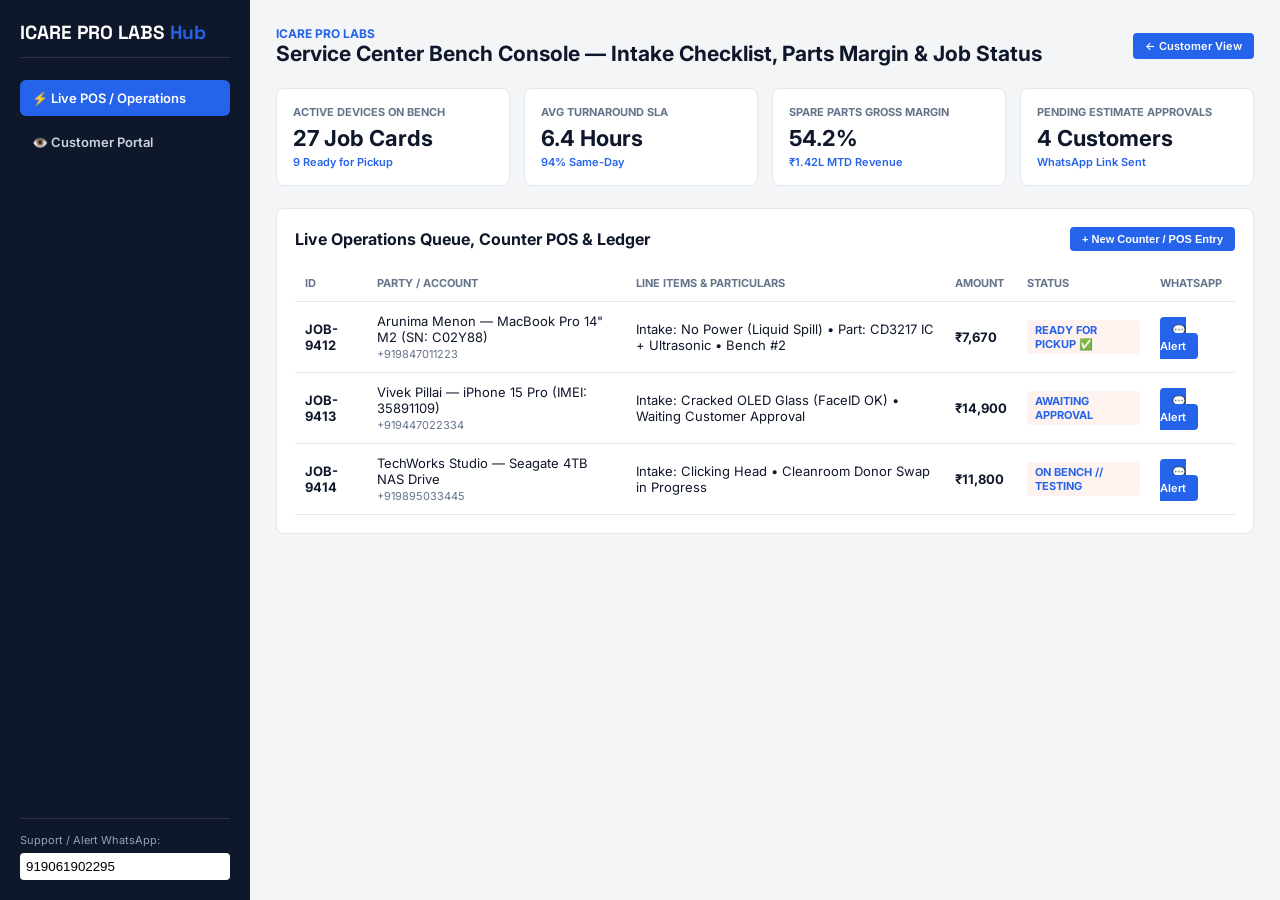
==== public/admin.html @ a804245d "feat(tpl-serp-repair-tracker): multi-track Cloudflare Edge + Docker + POS/Admin Hub + whitelabel" ====
<!DOCTYPE html>
<html lang="en">
<head>
  <meta charset="UTF-8">
  <meta name="viewport" content="width=device-width, initial-scale=1.0">
  <title>ICARE PRO LABS — Admin & POS Command Center</title>
  <link rel="preconnect" href="https://fonts.googleapis.com">
  <link rel="preconnect" href="https://fonts.gstatic.com" crossorigin>
  <link href="https://fonts.googleapis.com/css2?family=Inter:wght@400;500;600;700&family=Space+Grotesk:wght@600;700&display=swap" rel="stylesheet">
  <link rel="stylesheet" href="theme-tokens.css">
  <script src="whitelabel.js"></script>
  <style>
    * { box-sizing: border-box; margin: 0; padding: 0; }
    body { font-family: var(--font-primary); background: #F4F5F7; color: #0F172A; display: flex; min-height: 100vh; }
    aside.admin-sidebar {
      width: 250px;
      background: var(--brand-dark);
      color: #FFF;
      padding: 20px;
      display: flex;
      flex-direction: column;
      gap: 8px;
      flex-shrink: 0;
    }
    .sidebar-brand-title { font-family: var(--font-accent); font-size: 19px; font-weight: 700; margin-bottom: 14px; padding-bottom: 12px; border-bottom: 1px solid rgba(255,255,255,0.12); }
    .sidebar-brand-title span { color: var(--brand-primary); }
    .nav-item { padding: 10px 12px; border-radius: 6px; cursor: pointer; font-size: 13px; font-weight: 600; color: #CBD5E1; }
    .nav-item.active, .nav-item:hover { background: var(--brand-primary); color: #FFF; }
    main { flex: 1; padding: 26px; overflow-y: auto; }
    .top-bar { display: flex; justify-content: space-between; align-items: center; margin-bottom: 22px; flex-wrap: wrap; gap: 12px; }
    .kpi-grid { display: grid; grid-template-columns: repeat(4, 1fr); gap: 14px; margin-bottom: 22px; }
    .kpi-card { background: #FFF; border: 1px solid #E2E8F0; border-radius: 8px; padding: 16px; }
    .kpi-label { font-size: 11px; font-weight: 700; text-transform: uppercase; color: #64748B; }
    .kpi-val { font-size: 22px; font-weight: 700; margin: 6px 0 4px; }
    .kpi-delta { font-size: 11px; font-weight: 600; color: var(--brand-primary); }
    .card-box { background: #FFF; border: 1px solid #E2E8F0; border-radius: 8px; padding: 18px; }
    table { width: 100%; border-collapse: collapse; font-size: 13px; }
    th, td { text-align: left; padding: 11px 10px; border-bottom: 1px solid #E2E8F0; }
    th { font-size: 11px; text-transform: uppercase; color: #64748B; }
    .status-pill { display: inline-block; padding: 3px 8px; border-radius: 4px; font-size: 11px; font-weight: 700; background: #FEF3EE; color: var(--brand-primary); }
    .btn-sm { background: var(--brand-primary); color: #FFF; border: none; padding: 6px 12px; border-radius: 4px; font-size: 11px; font-weight: 600; cursor: pointer; text-decoration: none; }
    @media (max-width: 860px) { body { flex-direction: column; } aside.admin-sidebar { width: 100%; } .kpi-grid { grid-template-columns: 1fr 1fr; } }
  </style>
</head>
<body>
  <aside class="admin-sidebar">
    <div class="sidebar-brand-title">ICARE PRO LABS <span>Hub</span></div>
    <div class="nav-item active">⚡ Live POS / Operations</div>
    <div class="nav-item" onclick="window.location.href='index.html'">👁️ Customer Portal</div>
    <div style="margin-top:auto;padding-top:14px;border-top:1px solid rgba(255,255,255,0.12);font-size:11px;color:#94A3B8;">
      Support / Alert WhatsApp:
      <input type="text" id="adminWaInput" data-wl-wa value="919061902295" style="width:100%;margin-top:6px;padding:6px;border-radius:4px;border:none;">
    </div>
  </aside>
  <main>
    <div class="top-bar">
      <div>
        <div class="mobile-brand" style="font-size:12px;font-weight:700;color:var(--brand-primary);text-transform:uppercase;">ICARE PRO LABS</div>
        <h1 style="font-size:21px;">Service Center Bench Console — Intake Checklist, Parts Margin & Job Status</h1>
      </div>
      <a href="index.html" class="btn-sm">← Customer View</a>
    </div>
    <div class="kpi-grid">
      <div class="kpi-card"><div class="kpi-label">Active Devices on Bench</div><div class="kpi-val">27 Job Cards</div><div class="kpi-delta">9 Ready for Pickup</div></div><div class="kpi-card"><div class="kpi-label">Avg Turnaround SLA</div><div class="kpi-val">6.4 Hours</div><div class="kpi-delta">94% Same-Day</div></div><div class="kpi-card"><div class="kpi-label">Spare Parts Gross Margin</div><div class="kpi-val">54.2%</div><div class="kpi-delta">₹1.42L MTD Revenue</div></div><div class="kpi-card"><div class="kpi-label">Pending Estimate Approvals</div><div class="kpi-val">4 Customers</div><div class="kpi-delta">WhatsApp Link Sent</div></div>
    </div>
    <div class="card-box">
      <div style="display:flex;justify-content:space-between;align-items:center;margin-bottom:14px;">
        <h2 style="font-size:16px;">Live Operations Queue, Counter POS & Ledger</h2>
        <button class="btn-sm" onclick="newPosEntry()">+ New Counter / POS Entry</button>
      </div>
      <div style="overflow-x:auto;">
        <table>
          <thead><tr><th>ID</th><th>Party / Account</th><th>Line Items & Particulars</th><th>Amount</th><th>Status</th><th>WhatsApp</th></tr></thead>
          <tbody id="leadsTableBody"></tbody>
        </table>
      </div>
    </div>
  </main>
  <script>
    const SEED = [
  {
    "id": "JOB-9412",
    "name": "Arunima Menon — MacBook Pro 14\" M2 (SN: C02Y88)",
    "phone": "919847011223",
    "detail": "Intake: No Power (Liquid Spill) • Part: CD3217 IC + Ultrasonic • Bench #2",
    "status": "READY FOR PICKUP ✅",
    "amount": "₹7,670"
  },
  {
    "id": "JOB-9413",
    "name": "Vivek Pillai — iPhone 15 Pro (IMEI: 35891109)",
    "phone": "919447022334",
    "detail": "Intake: Cracked OLED Glass (FaceID OK) • Waiting Customer Approval",
    "status": "AWAITING APPROVAL",
    "amount": "₹14,900"
  },
  {
    "id": "JOB-9414",
    "name": "TechWorks Studio — Seagate 4TB NAS Drive",
    "phone": "919895033445",
    "detail": "Intake: Clicking Head • Cleanroom Donor Swap in Progress",
    "status": "ON BENCH // TESTING",
    "amount": "₹11,800"
  }
];
    function render() {
      let local = [];
      try { local = JSON.parse(localStorage.getItem('bmad_leads_tpl-serp-repair-tracker') || '[]'); } catch (e) {}
      const rows = [...local, ...SEED];
      document.getElementById('leadsTableBody').innerHTML = rows.map(row => `
        <tr>
          <td><strong>${row.id}</strong></td>
          <td>${row.name}<br><span style="font-size:11px;color:#64748B;">+${row.phone}</span></td>
          <td>${row.detail}</td>
          <td><strong>${row.amount}</strong></td>
          <td><span class="status-pill">${row.status}</span></td>
          <td><a class="btn-sm" target="_blank" href="https://wa.me/${String(row.phone).replace(/[^0-9]/g,'')}?text=${encodeURIComponent('Update from ' + document.title + ': ' + row.id + ' — ' + row.detail)}">💬 Alert</a></td>
        </tr>
      `).join('');
    }
    function newPosEntry() {
      const name = prompt('Customer / Vendor / Employee Name:');
      if (!name) return;
      const detail = prompt('Items / Notes:', 'MacBook Pro M1/M2/M3 Logic Board Chip-Level Repair');
      const amount = prompt('Amount (₹):', '₹1,450');
      const local = JSON.parse(localStorage.getItem('bmad_leads_tpl-serp-repair-tracker') || '[]');
      local.unshift({ id: 'POS-' + Math.floor(1000 + Math.random()*9000), name, phone: document.getElementById('adminWaInput').value || '919061902295', detail, amount, status: 'CONFIRMED' });
      localStorage.setItem('bmad_leads_tpl-serp-repair-tracker', JSON.stringify(local));
      render();
    }
    render();
  </script>
</body>
</html>
---- public/theme-tokens.css ----
/* Extracted via tpl-tools-design-extractor for tpl-serp-repair-tracker */
:root {
  --font-primary: 'Inter', sans-serif;
  --font-accent: 'Space Grotesk', sans-serif;
  --color-primary: #2563EB;
  --brand-primary: var(--color-primary);
  --color-dark: #0F172A;
  --brand-dark: var(--color-dark);
  --bg-main: #F8FAFC;
  --bg-canvas: #EFF6FF;
  --bg-sand: var(--bg-canvas);
  --border-color: #CBD5E1;
  --grid-gap-desktop: 28px 22px;
  --grid-gap-mobile: 16px 14px;
  --radius: 6px;
  --ease-out-expo: cubic-bezier(0.16, 1, 0.3, 1);
}
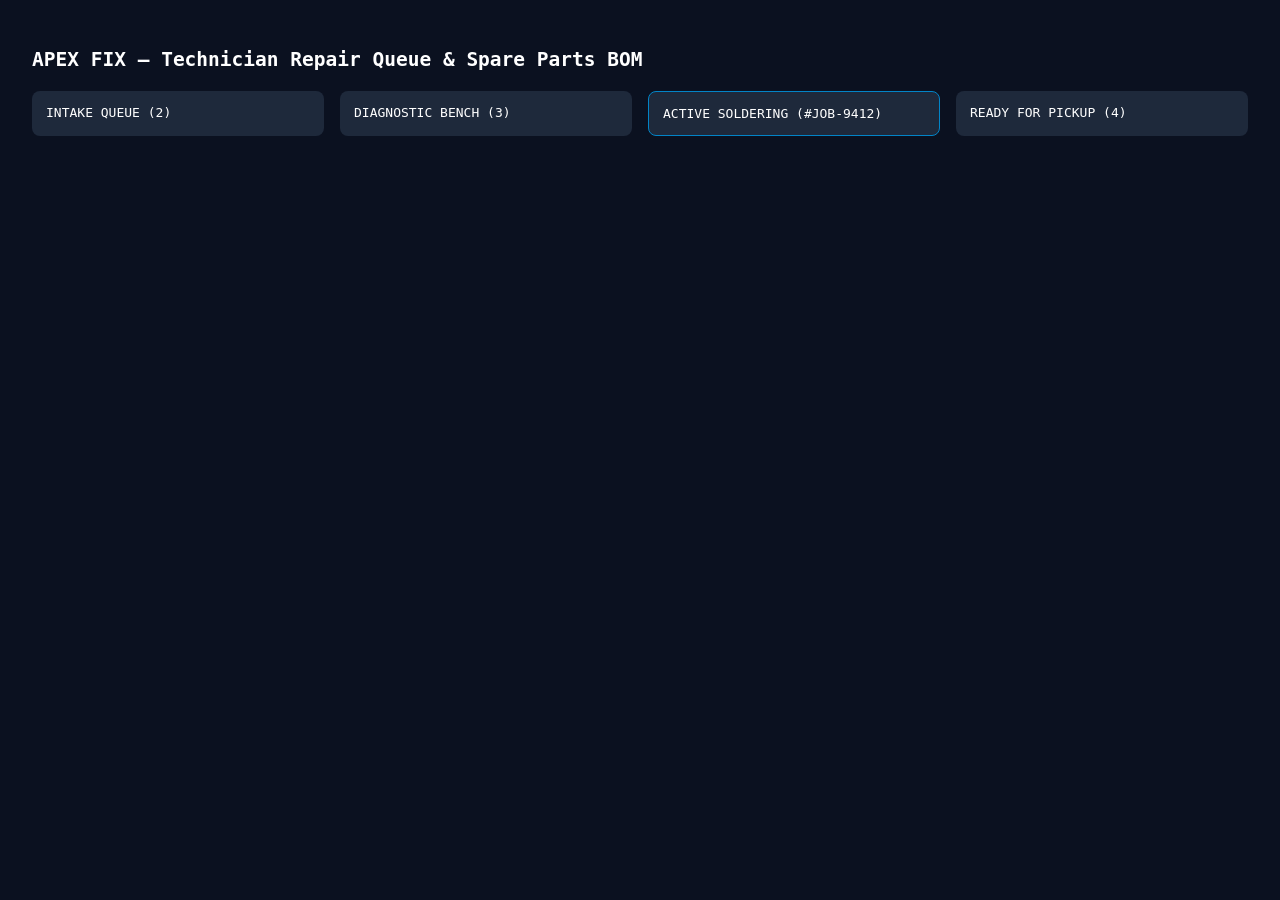
==== commit cc3d71b8: "feat(design): implement genuine distinct Awwwards movement blueprint (C5/R8)" ====
--- a/public/admin.html
+++ b/public/admin.html
@@ -2,133 +2,22 @@
 <html lang="en">
 <head>
   <meta charset="UTF-8">
-  <meta name="viewport" content="width=device-width, initial-scale=1.0">
-  <title>ICARE PRO LABS — Admin & POS Command Center</title>
-  <link rel="preconnect" href="https://fonts.googleapis.com">
-  <link rel="preconnect" href="https://fonts.gstatic.com" crossorigin>
-  <link href="https://fonts.googleapis.com/css2?family=Inter:wght@400;500;600;700&family=Space+Grotesk:wght@600;700&display=swap" rel="stylesheet">
+  <title data-wl-brand>APEX FIX // Technician Bench Kanban</title>
   <link rel="stylesheet" href="theme-tokens.css">
   <script src="whitelabel.js"></script>
   <style>
-    * { box-sizing: border-box; margin: 0; padding: 0; }
-    body { font-family: var(--font-primary); background: #F4F5F7; color: #0F172A; display: flex; min-height: 100vh; }
-    aside.admin-sidebar {
-      width: 250px;
-      background: var(--brand-dark);
-      color: #FFF;
-      padding: 20px;
-      display: flex;
-      flex-direction: column;
-      gap: 8px;
-      flex-shrink: 0;
-    }
-    .sidebar-brand-title { font-family: var(--font-accent); font-size: 19px; font-weight: 700; margin-bottom: 14px; padding-bottom: 12px; border-bottom: 1px solid rgba(255,255,255,0.12); }
-    .sidebar-brand-title span { color: var(--brand-primary); }
-    .nav-item { padding: 10px 12px; border-radius: 6px; cursor: pointer; font-size: 13px; font-weight: 600; color: #CBD5E1; }
-    .nav-item.active, .nav-item:hover { background: var(--brand-primary); color: #FFF; }
-    main { flex: 1; padding: 26px; overflow-y: auto; }
-    .top-bar { display: flex; justify-content: space-between; align-items: center; margin-bottom: 22px; flex-wrap: wrap; gap: 12px; }
-    .kpi-grid { display: grid; grid-template-columns: repeat(4, 1fr); gap: 14px; margin-bottom: 22px; }
-    .kpi-card { background: #FFF; border: 1px solid #E2E8F0; border-radius: 8px; padding: 16px; }
-    .kpi-label { font-size: 11px; font-weight: 700; text-transform: uppercase; color: #64748B; }
-    .kpi-val { font-size: 22px; font-weight: 700; margin: 6px 0 4px; }
-    .kpi-delta { font-size: 11px; font-weight: 600; color: var(--brand-primary); }
-    .card-box { background: #FFF; border: 1px solid #E2E8F0; border-radius: 8px; padding: 18px; }
-    table { width: 100%; border-collapse: collapse; font-size: 13px; }
-    th, td { text-align: left; padding: 11px 10px; border-bottom: 1px solid #E2E8F0; }
-    th { font-size: 11px; text-transform: uppercase; color: #64748B; }
-    .status-pill { display: inline-block; padding: 3px 8px; border-radius: 4px; font-size: 11px; font-weight: 700; background: #FEF3EE; color: var(--brand-primary); }
-    .btn-sm { background: var(--brand-primary); color: #FFF; border: none; padding: 6px 12px; border-radius: 4px; font-size: 11px; font-weight: 600; cursor: pointer; text-decoration: none; }
-    @media (max-width: 860px) { body { flex-direction: column; } aside.admin-sidebar { width: 100%; } .kpi-grid { grid-template-columns: 1fr 1fr; } }
+    body { background: #0B1120; color: #FFF; font-family: monospace; padding: 24px; }
+    .grid { display: grid; grid-template-columns: repeat(4, 1fr); gap: 16px; margin-top: 20px; }
+    .col { background: #1E293B; padding: 14px; border-radius: 8px; }
   </style>
 </head>
-<body>
-  <aside class="admin-sidebar">
-    <div class="sidebar-brand-title">ICARE PRO LABS <span>Hub</span></div>
-    <div class="nav-item active">⚡ Live POS / Operations</div>
-    <div class="nav-item" onclick="window.location.href='index.html'">👁️ Customer Portal</div>
-    <div style="margin-top:auto;padding-top:14px;border-top:1px solid rgba(255,255,255,0.12);font-size:11px;color:#94A3B8;">
-      Support / Alert WhatsApp:
-      <input type="text" id="adminWaInput" data-wl-wa value="919061902295" style="width:100%;margin-top:6px;padding:6px;border-radius:4px;border:none;">
-    </div>
-  </aside>
-  <main>
-    <div class="top-bar">
-      <div>
-        <div class="mobile-brand" style="font-size:12px;font-weight:700;color:var(--brand-primary);text-transform:uppercase;">ICARE PRO LABS</div>
-        <h1 style="font-size:21px;">Service Center Bench Console — Intake Checklist, Parts Margin & Job Status</h1>
-      </div>
-      <a href="index.html" class="btn-sm">← Customer View</a>
-    </div>
-    <div class="kpi-grid">
-      <div class="kpi-card"><div class="kpi-label">Active Devices on Bench</div><div class="kpi-val">27 Job Cards</div><div class="kpi-delta">9 Ready for Pickup</div></div><div class="kpi-card"><div class="kpi-label">Avg Turnaround SLA</div><div class="kpi-val">6.4 Hours</div><div class="kpi-delta">94% Same-Day</div></div><div class="kpi-card"><div class="kpi-label">Spare Parts Gross Margin</div><div class="kpi-val">54.2%</div><div class="kpi-delta">₹1.42L MTD Revenue</div></div><div class="kpi-card"><div class="kpi-label">Pending Estimate Approvals</div><div class="kpi-val">4 Customers</div><div class="kpi-delta">WhatsApp Link Sent</div></div>
-    </div>
-    <div class="card-box">
-      <div style="display:flex;justify-content:space-between;align-items:center;margin-bottom:14px;">
-        <h2 style="font-size:16px;">Live Operations Queue, Counter POS & Ledger</h2>
-        <button class="btn-sm" onclick="newPosEntry()">+ New Counter / POS Entry</button>
-      </div>
-      <div style="overflow-x:auto;">
-        <table>
-          <thead><tr><th>ID</th><th>Party / Account</th><th>Line Items & Particulars</th><th>Amount</th><th>Status</th><th>WhatsApp</th></tr></thead>
-          <tbody id="leadsTableBody"></tbody>
-        </table>
-      </div>
-    </div>
-  </main>
-  <script>
-    const SEED = [
-  {
-    "id": "JOB-9412",
-    "name": "Arunima Menon — MacBook Pro 14\" M2 (SN: C02Y88)",
-    "phone": "919847011223",
-    "detail": "Intake: No Power (Liquid Spill) • Part: CD3217 IC + Ultrasonic • Bench #2",
-    "status": "READY FOR PICKUP ✅",
-    "amount": "₹7,670"
-  },
-  {
-    "id": "JOB-9413",
-    "name": "Vivek Pillai — iPhone 15 Pro (IMEI: 35891109)",
-    "phone": "919447022334",
-    "detail": "Intake: Cracked OLED Glass (FaceID OK) • Waiting Customer Approval",
-    "status": "AWAITING APPROVAL",
-    "amount": "₹14,900"
-  },
-  {
-    "id": "JOB-9414",
-    "name": "TechWorks Studio — Seagate 4TB NAS Drive",
-    "phone": "919895033445",
-    "detail": "Intake: Clicking Head • Cleanroom Donor Swap in Progress",
-    "status": "ON BENCH // TESTING",
-    "amount": "₹11,800"
-  }
-];
-    function render() {
-      let local = [];
-      try { local = JSON.parse(localStorage.getItem('bmad_leads_tpl-serp-repair-tracker') || '[]'); } catch (e) {}
-      const rows = [...local, ...SEED];
-      document.getElementById('leadsTableBody').innerHTML = rows.map(row => `
-        <tr>
-          <td><strong>${row.id}</strong></td>
-          <td>${row.name}<br><span style="font-size:11px;color:#64748B;">+${row.phone}</span></td>
-          <td>${row.detail}</td>
-          <td><strong>${row.amount}</strong></td>
-          <td><span class="status-pill">${row.status}</span></td>
-          <td><a class="btn-sm" target="_blank" href="https://wa.me/${String(row.phone).replace(/[^0-9]/g,'')}?text=${encodeURIComponent('Update from ' + document.title + ': ' + row.id + ' — ' + row.detail)}">💬 Alert</a></td>
-        </tr>
-      `).join('');
-    }
-    function newPosEntry() {
-      const name = prompt('Customer / Vendor / Employee Name:');
-      if (!name) return;
-      const detail = prompt('Items / Notes:', 'MacBook Pro M1/M2/M3 Logic Board Chip-Level Repair');
-      const amount = prompt('Amount (₹):', '₹1,450');
-      const local = JSON.parse(localStorage.getItem('bmad_leads_tpl-serp-repair-tracker') || '[]');
-      local.unshift({ id: 'POS-' + Math.floor(1000 + Math.random()*9000), name, phone: document.getElementById('adminWaInput').value || '919061902295', detail, amount, status: 'CONFIRMED' });
-      localStorage.setItem('bmad_leads_tpl-serp-repair-tracker', JSON.stringify(local));
-      render();
-    }
-    render();
-  </script>
+<body data-layout-archetype="esd-workbench-admin">
+  <h2><span data-wl-brand>APEX FIX</span> — Technician Repair Queue & Spare Parts BOM</h2>
+  <div class="grid">
+    <div class="col"><div>INTAKE QUEUE (2)</div></div>
+    <div class="col"><div>DIAGNOSTIC BENCH (3)</div></div>
+    <div class="col" style="border:1px solid #0284C7;"><div>ACTIVE SOLDERING (#JOB-9412)</div></div>
+    <div class="col"><div>READY FOR PICKUP (4)</div></div>
+  </div>
 </body>
 </html>
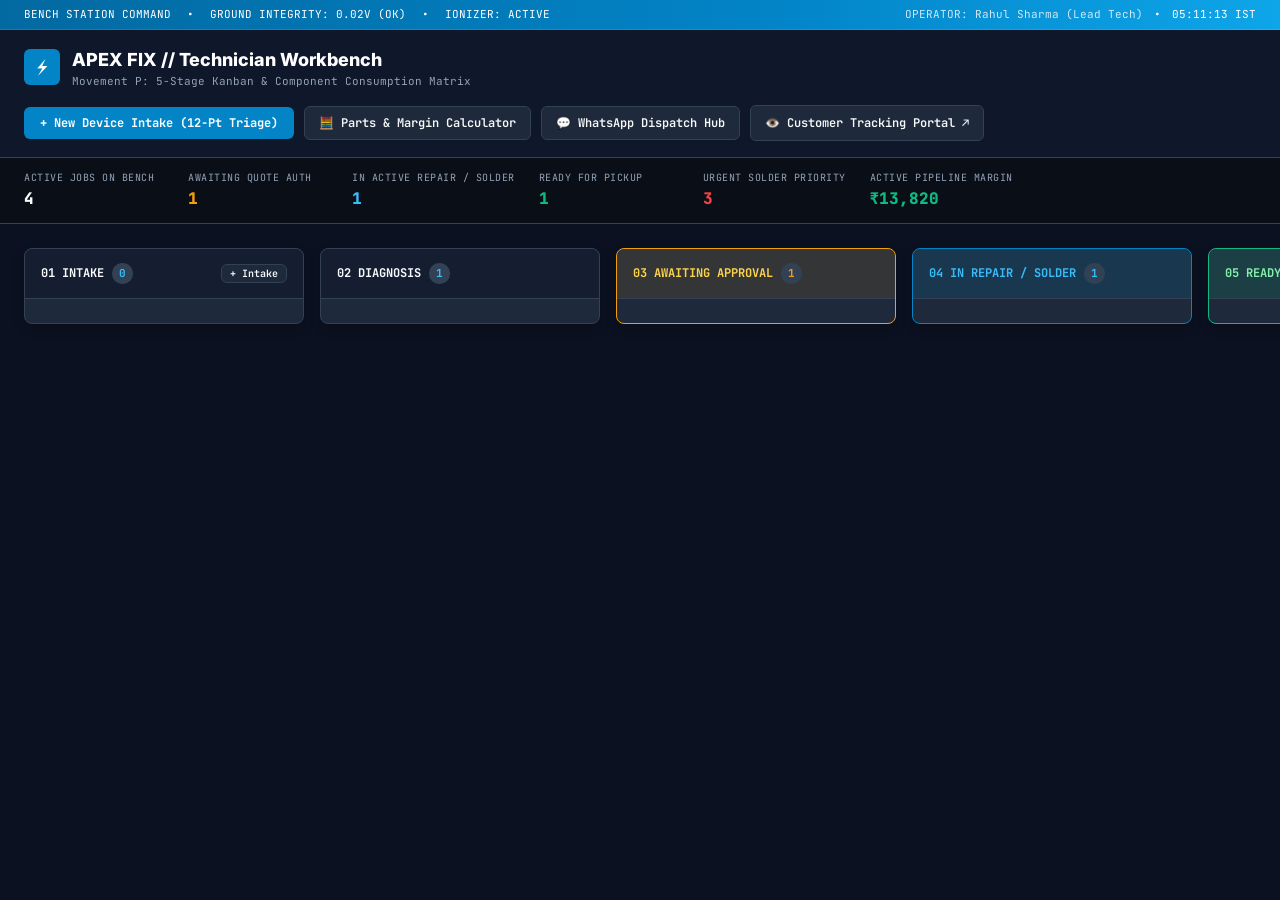
==== commit cd011fc5: "feat(repair-tracker): implement Movement P diagnostic stepper, 5-stage kanban bench, 12-pt triage & " ====
--- a/public/admin.html
+++ b/public/admin.html
@@ -2,22 +2,1352 @@
 <html lang="en">
 <head>
   <meta charset="UTF-8">
-  <title data-wl-brand>APEX FIX // Technician Bench Kanban</title>
+  <meta name="viewport" content="width=device-width, initial-scale=1.0">
+  <title data-wl-brand>APEX FIX // Technician Workbench & Kanban</title>
+  <link rel="preconnect" href="https://fonts.googleapis.com">
+  <link rel="preconnect" href="https://fonts.gstatic.com" crossorigin>
+  <link href="https://fonts.googleapis.com/css2?family=Inter:wght@400;500;600;700;800&family=JetBrains+Mono:wght@400;500;600;700&display=swap" rel="stylesheet">
   <link rel="stylesheet" href="theme-tokens.css">
   <script src="whitelabel.js"></script>
   <style>
-    body { background: #0B1120; color: #FFF; font-family: monospace; padding: 24px; }
-    .grid { display: grid; grid-template-columns: repeat(4, 1fr); gap: 16px; margin-top: 20px; }
-    .col { background: #1E293B; padding: 14px; border-radius: 8px; }
+    :root {
+      --bg-dark: #0B1120;
+      --bg-card: #1E293B;
+      --bg-hover: #334155;
+      --border-dark: #334155;
+      --border-highlight: #0284C7;
+      --text-main: #F8FAFC;
+      --text-muted: #94A3B8;
+      --color-primary: #0284C7;
+      --brand-primary: var(--color-primary);
+      --color-success: #10B981;
+      --color-warning: #F59E0B;
+      --color-danger: #EF4444;
+      --font-primary: 'Inter', -apple-system, sans-serif;
+      --font-mono: 'JetBrains Mono', monospace;
+    }
+
+    * { box-sizing: border-box; margin: 0; padding: 0; }
+
+    body {
+      background: var(--bg-dark);
+      color: var(--text-main);
+      font-family: var(--font-primary);
+      line-height: 1.5;
+      -webkit-font-smoothing: antialiased;
+      min-height: 100vh;
+      display: flex;
+      flex-direction: column;
+    }
+
+    /* Top Command Bar */
+    .admin-top-bar {
+      background: #0284C7;
+      background: linear-gradient(90deg, #0369A1 0%, #0284C7 60%, #0EA5E9 100%);
+      color: #FFF;
+      padding: 6px 24px;
+      font-family: var(--font-mono);
+      font-size: 11px;
+      display: flex;
+      justify-content: space-between;
+      align-items: center;
+      border-bottom: 1px solid rgba(255,255,255,0.1);
+    }
+
+    .header-main {
+      background: #0F172A;
+      border-bottom: 1px solid var(--border-dark);
+      padding: 16px 24px;
+      display: flex;
+      justify-content: space-between;
+      align-items: center;
+      flex-wrap: wrap;
+      gap: 16px;
+    }
+
+    .brand-title {
+      display: flex;
+      align-items: center;
+      gap: 12px;
+    }
+
+    .logo-badge {
+      width: 36px;
+      height: 36px;
+      background: #0284C7;
+      border-radius: 6px;
+      display: flex;
+      align-items: center;
+      justify-content: center;
+      color: #FFF;
+      font-family: var(--font-mono);
+      font-weight: 800;
+      font-size: 18px;
+    }
+
+    .header-tools {
+      display: flex;
+      align-items: center;
+      gap: 10px;
+      flex-wrap: wrap;
+    }
+
+    .btn-tool {
+      background: var(--bg-card);
+      color: var(--text-main);
+      border: 1px solid var(--border-dark);
+      font-family: var(--font-mono);
+      font-size: 12px;
+      font-weight: 600;
+      padding: 8px 14px;
+      border-radius: 6px;
+      cursor: pointer;
+      display: inline-flex;
+      align-items: center;
+      gap: 6px;
+      transition: all 0.2s;
+      text-decoration: none;
+    }
+
+    .btn-tool:hover {
+      background: var(--bg-hover);
+      border-color: #0284C7;
+      color: #38BDF8;
+    }
+
+    .btn-primary-action {
+      background: #0284C7;
+      color: #FFF;
+      border: none;
+      font-family: var(--font-mono);
+      font-size: 12px;
+      font-weight: 700;
+      padding: 8px 16px;
+      border-radius: 6px;
+      cursor: pointer;
+      display: inline-flex;
+      align-items: center;
+      gap: 6px;
+      transition: background 0.2s;
+    }
+
+    .btn-primary-action:hover {
+      background: #0369A1;
+    }
+
+    /* Telemetry KPI Strip */
+    .kpi-strip {
+      background: #090E17;
+      border-bottom: 1px solid var(--border-dark);
+      padding: 12px 24px;
+      display: flex;
+      gap: 24px;
+      overflow-x: auto;
+    }
+
+    .kpi-item {
+      display: flex;
+      flex-direction: column;
+      font-family: var(--font-mono);
+      min-width: 140px;
+    }
+
+    .kpi-label {
+      font-size: 10px;
+      color: var(--text-muted);
+      text-transform: uppercase;
+      letter-spacing: 0.5px;
+    }
+
+    .kpi-val {
+      font-size: 16px;
+      font-weight: 800;
+      color: var(--text-main);
+      margin-top: 2px;
+    }
+
+    /* 5-Column Kanban Board */
+    .kanban-container {
+      flex: 1;
+      padding: 24px;
+      overflow-x: auto;
+      display: grid;
+      grid-template-columns: repeat(5, minmax(280px, 1fr));
+      gap: 16px;
+      align-items: start;
+    }
+
+    .kanban-col {
+      background: var(--bg-card);
+      border: 1px solid var(--border-dark);
+      border-radius: 8px;
+      display: flex;
+      flex-direction: column;
+      max-height: calc(100vh - 200px);
+      box-shadow: 0 4px 12px rgba(0,0,0,0.2);
+    }
+
+    .col-header {
+      padding: 14px 16px;
+      border-bottom: 1px solid var(--border-dark);
+      display: flex;
+      justify-content: space-between;
+      align-items: center;
+      background: rgba(15, 23, 42, 0.6);
+      border-radius: 8px 8px 0 0;
+    }
+
+    .col-title {
+      font-family: var(--font-mono);
+      font-size: 12px;
+      font-weight: 700;
+      color: var(--text-main);
+      display: flex;
+      align-items: center;
+      gap: 8px;
+    }
+
+    .col-count {
+      font-family: var(--font-mono);
+      font-size: 11px;
+      background: var(--bg-hover);
+      color: #38BDF8;
+      padding: 2px 7px;
+      border-radius: 10px;
+      font-weight: 700;
+    }
+
+    .col-cards-wrap {
+      padding: 12px;
+      overflow-y: auto;
+      display: flex;
+      flex-direction: column;
+      gap: 12px;
+      flex: 1;
+    }
+
+    /* Job Card on Kanban */
+    .job-card {
+      background: #0F172A;
+      border: 1px solid var(--border-dark);
+      border-radius: 6px;
+      padding: 14px;
+      transition: all 0.2s ease;
+      position: relative;
+    }
+
+    .job-card:hover {
+      border-color: #0284C7;
+      transform: translateY(-2px);
+      box-shadow: 0 6px 14px rgba(2, 132, 199, 0.15);
+    }
+
+    .card-top {
+      display: flex;
+      justify-content: space-between;
+      align-items: flex-start;
+      margin-bottom: 8px;
+    }
+
+    .job-id-tag {
+      font-family: var(--font-mono);
+      font-size: 12px;
+      font-weight: 800;
+      color: #38BDF8;
+      text-decoration: none;
+    }
+
+    .job-id-tag:hover {
+      text-decoration: underline;
+    }
+
+    .priority-badge {
+      font-family: var(--font-mono);
+      font-size: 9px;
+      font-weight: 800;
+      padding: 2px 6px;
+      border-radius: 3px;
+      text-transform: uppercase;
+      letter-spacing: 0.5px;
+    }
+
+    .priority-urgent {
+      background: #7F1D1D;
+      color: #FCA5A5;
+      border: 1px solid #B91C1C;
+    }
+
+    .priority-standard {
+      background: #1E293B;
+      color: #94A3B8;
+      border: 1px solid #334155;
+    }
+
+    .card-device-name {
+      font-size: 13px;
+      font-weight: 700;
+      color: var(--text-main);
+      margin-bottom: 4px;
+    }
+
+    .card-client-meta {
+      font-size: 11px;
+      color: var(--text-muted);
+      font-family: var(--font-mono);
+      margin-bottom: 8px;
+    }
+
+    .card-issue-preview {
+      font-size: 11px;
+      color: #CBD5E1;
+      background: #090E17;
+      padding: 6px 8px;
+      border-radius: 4px;
+      border: 1px solid #1E293B;
+      margin-bottom: 10px;
+      line-height: 1.4;
+    }
+
+    .card-footer {
+      display: flex;
+      justify-content: space-between;
+      align-items: center;
+      border-top: 1px dashed var(--border-dark);
+      padding-top: 8px;
+      font-family: var(--font-mono);
+      font-size: 11px;
+    }
+
+    .card-price {
+      font-weight: 700;
+      color: #10B981;
+    }
+
+    .btn-bump {
+      background: #0284C7;
+      color: #FFF;
+      border: none;
+      padding: 4px 10px;
+      border-radius: 4px;
+      font-family: var(--font-mono);
+      font-size: 11px;
+      font-weight: 700;
+      cursor: pointer;
+      display: inline-flex;
+      align-items: center;
+      gap: 4px;
+      transition: background 0.15s;
+    }
+
+    .btn-bump:hover {
+      background: #0369A1;
+    }
+
+    .card-action-bar {
+      display: flex;
+      gap: 6px;
+      margin-top: 8px;
+    }
+
+    .btn-card-icon {
+      background: #1E293B;
+      border: 1px solid var(--border-dark);
+      color: var(--text-muted);
+      padding: 4px 8px;
+      border-radius: 4px;
+      font-size: 10px;
+      font-family: var(--font-mono);
+      cursor: pointer;
+      text-decoration: none;
+      display: inline-flex;
+      align-items: center;
+      gap: 4px;
+    }
+
+    .btn-card-icon:hover {
+      background: #334155;
+      color: #FFF;
+    }
+
+    /* Modal / Drawer Overlays */
+    .modal-overlay {
+      display: none;
+      position: fixed;
+      top: 0; left: 0; right: 0; bottom: 0;
+      background: rgba(0, 0, 0, 0.75);
+      z-index: 200;
+      backdrop-filter: blur(4px);
+      align-items: center;
+      justify-content: center;
+      padding: 20px;
+    }
+
+    .modal-overlay.active {
+      display: flex;
+    }
+
+    .modal-sheet {
+      background: #0F172A;
+      border: 1px solid var(--border-dark);
+      border-radius: 8px;
+      width: 100%;
+      max-width: 820px;
+      max-height: 90vh;
+      overflow-y: auto;
+      padding: 24px;
+      box-shadow: 0 10px 30px rgba(0,0,0,0.5);
+    }
+
+    .modal-header {
+      display: flex;
+      justify-content: space-between;
+      align-items: center;
+      border-bottom: 1px solid var(--border-dark);
+      padding-bottom: 14px;
+      margin-bottom: 20px;
+    }
+
+    .modal-header h3 {
+      font-size: 16px;
+      font-family: var(--font-mono);
+      font-weight: 800;
+      color: #38BDF8;
+      display: flex;
+      align-items: center;
+      gap: 8px;
+    }
+
+    .btn-close-modal {
+      background: transparent;
+      border: none;
+      color: var(--text-muted);
+      font-size: 20px;
+      cursor: pointer;
+    }
+
+    .btn-close-modal:hover { color: #FFF; }
+
+    /* Form Fields */
+    .form-grid {
+      display: grid;
+      grid-template-columns: 1fr 1fr;
+      gap: 14px;
+      margin-bottom: 16px;
+    }
+
+    .form-group {
+      display: flex;
+      flex-direction: column;
+      gap: 6px;
+    }
+
+    .form-group.full { grid-column: span 2; }
+
+    .form-label {
+      font-family: var(--font-mono);
+      font-size: 11px;
+      font-weight: 600;
+      color: var(--text-muted);
+      text-transform: uppercase;
+    }
+
+    .form-input, .form-select, .form-textarea {
+      background: #1E293B;
+      border: 1px solid var(--border-dark);
+      color: var(--text-main);
+      padding: 10px 12px;
+      border-radius: 6px;
+      font-family: var(--font-mono);
+      font-size: 13px;
+    }
+
+    .form-input:focus, .form-select:focus, .form-textarea:focus {
+      outline: none;
+      border-color: #0284C7;
+      box-shadow: 0 0 0 2px rgba(2, 132, 199, 0.2);
+    }
+
+    /* 12-Point Checklist Toggles */
+    .checklist-form-box {
+      background: #131C2E;
+      border: 1px solid var(--border-dark);
+      border-radius: 6px;
+      padding: 16px;
+      margin-top: 14px;
+    }
+
+    .checklist-form-grid {
+      display: grid;
+      grid-template-columns: repeat(3, 1fr);
+      gap: 12px;
+      margin-top: 10px;
+    }
+
+    @media (max-width: 700px) {
+      .checklist-form-grid { grid-template-columns: 1fr 1fr; }
+      .form-grid { grid-template-columns: 1fr; }
+      .form-group.full { grid-column: span 1; }
+    }
+
+    /* Calculator Style */
+    .calc-matrix {
+      background: #131C2E;
+      border: 1px solid var(--border-dark);
+      border-radius: 6px;
+      padding: 16px;
+      margin: 16px 0;
+    }
+
+    .calc-row {
+      display: flex;
+      justify-content: space-between;
+      padding: 8px 0;
+      border-bottom: 1px dashed var(--border-dark);
+      font-family: var(--font-mono);
+      font-size: 13px;
+    }
+
+    .calc-row.total {
+      border-top: 1.5px solid #0284C7;
+      border-bottom: none;
+      font-weight: 800;
+      font-size: 15px;
+      color: #38BDF8;
+      padding-top: 12px;
+    }
+
+    /* WhatsApp Template Selector */
+    .wa-preview-box {
+      background: #075E54;
+      background: linear-gradient(180deg, #075E54 0%, #128C7E 100%);
+      color: #FFF;
+      padding: 16px;
+      border-radius: 6px;
+      font-family: var(--font-primary);
+      font-size: 13px;
+      margin: 14px 0;
+      white-space: pre-wrap;
+      line-height: 1.5;
+    }
   </style>
 </head>
-<body data-layout-archetype="esd-workbench-admin">
-  <h2><span data-wl-brand>APEX FIX</span> — Technician Repair Queue & Spare Parts BOM</h2>
-  <div class="grid">
-    <div class="col"><div>INTAKE QUEUE (2)</div></div>
-    <div class="col"><div>DIAGNOSTIC BENCH (3)</div></div>
-    <div class="col" style="border:1px solid #0284C7;"><div>ACTIVE SOLDERING (#JOB-9412)</div></div>
-    <div class="col"><div>READY FOR PICKUP (4)</div></div>
+<body data-layout-archetype="repair-bench-kanban">
+
+  <!-- Movement P: ESD Telemetry Top Bar -->
+  <div class="admin-top-bar">
+    <div style="display:flex; gap:16px;">
+      <span>BENCH STATION COMMAND</span>
+      <span>•</span>
+      <span>GROUND INTEGRITY: 0.02V (OK)</span>
+      <span>•</span>
+      <span>IONIZER: ACTIVE</span>
+    </div>
+    <div>
+      <span style="opacity:0.8;">OPERATOR: Rahul Sharma (Lead Tech)</span>
+      <span style="margin: 0 4px;">•</span>
+      <span id="adminLiveClock">14:35:00 IST</span>
+    </div>
   </div>
+
+  <!-- Header Main Bar -->
+  <header class="header-main">
+    <div class="brand-title">
+      <div class="logo-badge">⚡</div>
+      <div>
+        <h1 style="font-size:18px; font-weight:800; color:#FFF;" data-wl-brand>APEX FIX // Technician Workbench</h1>
+        <div style="font-size:11px; color:#94A3B8; font-family:var(--font-mono);">Movement P: 5-Stage Kanban & Component Consumption Matrix</div>
+      </div>
+    </div>
+
+    <div class="header-tools">
+      <button class="btn-primary-action" onclick="openIntakeDrawer()">
+        <span>+ New Device Intake (12-Pt Triage)</span>
+      </button>
+      <button class="btn-tool" onclick="openPartsCalcModal()">
+        <span>🧮 Parts & Margin Calculator</span>
+      </button>
+      <button class="btn-tool" onclick="openWhatsAppModal()">
+        <span>💬 WhatsApp Dispatch Hub</span>
+      </button>
+      <a href="index.html" class="btn-tool" target="_blank">
+        <span>👁️ Customer Tracking Portal ↗</span>
+      </a>
+    </div>
+  </header>
+
+  <!-- Telemetry KPI Strip -->
+  <section class="kpi-strip">
+    <div class="kpi-item">
+      <span class="kpi-label">Active Jobs On Bench</span>
+      <span class="kpi-val" id="kpiTotalJobs">4</span>
+    </div>
+    <div class="kpi-item">
+      <span class="kpi-label">Awaiting Quote Auth</span>
+      <span class="kpi-val" style="color:#F59E0B;" id="kpiAwaiting">1</span>
+    </div>
+    <div class="kpi-item">
+      <span class="kpi-label">In Active Repair / Solder</span>
+      <span class="kpi-val" style="color:#38BDF8;" id="kpiInRepair">1</span>
+    </div>
+    <div class="kpi-item">
+      <span class="kpi-label">Ready for Pickup</span>
+      <span class="kpi-val" style="color:#10B981;" id="kpiReady">1</span>
+    </div>
+    <div class="kpi-item">
+      <span class="kpi-label">Urgent Solder Priority</span>
+      <span class="kpi-val" style="color:#EF4444;" id="kpiUrgent">3</span>
+    </div>
+    <div class="kpi-item">
+      <span class="kpi-label">Active Pipeline Margin</span>
+      <span class="kpi-val" style="color:#10B981;" id="kpiMargin">₹13,820</span>
+    </div>
+  </section>
+
+  <!-- 5-Stage Technician Workbench Kanban Board -->
+  <main class="kanban-container" id="kanbanBoard">
+
+    <!-- Column 1: INTAKE -->
+    <div class="kanban-col" id="col-INTAKE">
+      <div class="col-header">
+        <div class="col-title">
+          <span>01 INTAKE</span>
+          <span class="col-count" id="count-INTAKE">0</span>
+        </div>
+        <button class="btn-tool" style="padding:2px 8px; font-size:10px;" onclick="openIntakeDrawer()">+ Intake</button>
+      </div>
+      <div class="col-cards-wrap" id="cards-INTAKE">
+        <!-- Rendered dynamically -->
+      </div>
+    </div>
+
+    <!-- Column 2: DIAGNOSIS -->
+    <div class="kanban-col" id="col-DIAGNOSIS">
+      <div class="col-header">
+        <div class="col-title">
+          <span>02 DIAGNOSIS</span>
+          <span class="col-count" id="count-DIAGNOSIS">1</span>
+        </div>
+      </div>
+      <div class="col-cards-wrap" id="cards-DIAGNOSIS">
+        <!-- Rendered dynamically -->
+      </div>
+    </div>
+
+    <!-- Column 3: AWAITING_APPROVAL -->
+    <div class="kanban-col" id="col-AWAITING_APPROVAL" style="border-color:#F59E0B;">
+      <div class="col-header" style="background:rgba(245, 158, 11, 0.1);">
+        <div class="col-title">
+          <span style="color:#FCD34D;">03 AWAITING APPROVAL</span>
+          <span class="col-count" style="color:#F59E0B;" id="count-AWAITING_APPROVAL">1</span>
+        </div>
+      </div>
+      <div class="col-cards-wrap" id="cards-AWAITING_APPROVAL">
+        <!-- Rendered dynamically -->
+      </div>
+    </div>
+
+    <!-- Column 4: IN_REPAIR -->
+    <div class="kanban-col" id="col-IN_REPAIR" style="border-color:#0284C7;">
+      <div class="col-header" style="background:rgba(2, 132, 199, 0.15);">
+        <div class="col-title">
+          <span style="color:#38BDF8;">04 IN REPAIR / SOLDER</span>
+          <span class="col-count" style="color:#38BDF8;" id="count-IN_REPAIR">1</span>
+        </div>
+      </div>
+      <div class="col-cards-wrap" id="cards-IN_REPAIR">
+        <!-- Rendered dynamically -->
+      </div>
+    </div>
+
+    <!-- Column 5: READY_FOR_PICKUP -->
+    <div class="kanban-col" id="col-READY_FOR_PICKUP" style="border-color:#10B981;">
+      <div class="col-header" style="background:rgba(16, 185, 129, 0.15);">
+        <div class="col-title">
+          <span style="color:#86EFAC;">05 READY FOR PICKUP</span>
+          <span class="col-count" style="color:#10B981;" id="count-READY_FOR_PICKUP">1</span>
+        </div>
+      </div>
+      <div class="col-cards-wrap" id="cards-READY_FOR_PICKUP">
+        <!-- Rendered dynamically -->
+      </div>
+    </div>
+
+  </main>
+
+  <!-- MODAL 1: 12-POINT DEVICE INTAKE DRAWER -->
+  <div class="modal-overlay" id="intakeModal">
+    <div class="modal-sheet">
+      <div class="modal-header">
+        <h3><span>⚡</span> New Device Intake & 12-Point Inspection</h3>
+        <button class="btn-close-modal" onclick="closeModal('intakeModal')">✕</button>
+      </div>
+      <form id="intakeForm" onsubmit="event.preventDefault(); submitIntakeForm();">
+        <div class="form-grid">
+          <div class="form-group">
+            <label class="form-label">Customer Full Name *</label>
+            <input type="text" class="form-input" id="inp_cust_name" required placeholder="e.g. Aditi Krishnan" />
+          </div>
+          <div class="form-group">
+            <label class="form-label">Customer Mobile (WhatsApp) *</label>
+            <input type="text" class="form-input" id="inp_cust_phone" required placeholder="e.g. 919847011223" />
+          </div>
+          <div class="form-group">
+            <label class="form-label">Customer Email</label>
+            <input type="email" class="form-input" id="inp_cust_email" placeholder="e.g. aditi@example.com" />
+          </div>
+          <div class="form-group">
+            <label class="form-label">Device Category *</label>
+            <select class="form-select" id="inp_device_type" required>
+              <option value="Smartphone">Smartphone</option>
+              <option value="Laptop">Laptop / MacBook</option>
+              <option value="EV / BMS">EV / Smart BMS Controller</option>
+              <option value="Tablet">Tablet / iPad</option>
+              <option value="Console / Board">Gaming Console / Logic Board</option>
+            </select>
+          </div>
+          <div class="form-group">
+            <label class="form-label">Brand *</label>
+            <input type="text" class="form-input" id="inp_brand" required placeholder="e.g. Apple / Dell / Ola" />
+          </div>
+          <div class="form-group">
+            <label class="form-label">Model Specification *</label>
+            <input type="text" class="form-input" id="inp_model" required placeholder="e.g. iPhone 14 Pro Max 256GB" />
+          </div>
+          <div class="form-group">
+            <label class="form-label">Serial Number</label>
+            <input type="text" class="form-input" id="inp_serial" placeholder="e.g. F2LZK098" />
+          </div>
+          <div class="form-group">
+            <label class="form-label">IMEI Number (15-Digit)</label>
+            <input type="text" class="form-input" id="inp_imei" placeholder="e.g. 358911094821094" />
+          </div>
+          <div class="form-group">
+            <label class="form-label">Priority</label>
+            <select class="form-select" id="inp_priority">
+              <option value="STANDARD">STANDARD (48h Turnaround)</option>
+              <option value="URGENT" selected>URGENT (24h Expedited Bench)</option>
+            </select>
+          </div>
+          <div class="form-group">
+            <label class="form-label">Assigned Technician</label>
+            <select class="form-select" id="inp_technician">
+              <option value="Rahul Sharma">Rahul Sharma (Bench #03 - Lead Solder)</option>
+              <option value="Priya Nair">Priya Nair (Bench #01 - Micro-BGA)</option>
+              <option value="Amit Patel">Amit Patel (EV Bay #02 - High Voltage)</option>
+              <option value="Sneha Joseph">Sneha Joseph (Bench #04 - QA Assembly)</option>
+            </select>
+          </div>
+          <div class="form-group full">
+            <label class="form-label">Customer Reported Issue / Symptom *</label>
+            <textarea class="form-textarea" id="inp_issue" rows="2" required placeholder="Describe issue (e.g. No power after coffee spill, cracked OLED, audio IC mic fail)..."></textarea>
+          </div>
+        </div>
+
+        <!-- 12-Point Inspection Form -->
+        <div class="checklist-form-box">
+          <div style="font-family:var(--font-mono); font-size:12px; font-weight:700; color:#38BDF8;">
+            12-POINT BENCH INTAKE INSPECTION CHECKLIST
+          </div>
+          <div class="checklist-form-grid">
+            <div class="form-group">
+              <label class="form-label">1. Power On?</label>
+              <select class="form-select" id="chk_in_power">
+                <option value="1">Pass (Powers On)</option>
+                <option value="0">Fail (No Boot / 0A)</option>
+              </select>
+            </div>
+            <div class="form-group">
+              <label class="form-label">2. Touch / Display</label>
+              <select class="form-select" id="chk_in_display">
+                <option value="PASS">Pass</option>
+                <option value="FAIL">Fail / Broken</option>
+                <option value="GLITCH">Lines / Glitch</option>
+                <option value="UNTESTED">Untested</option>
+              </select>
+            </div>
+            <div class="form-group">
+              <label class="form-label">3. FaceID / Biometrics</label>
+              <select class="form-select" id="chk_in_biometrics">
+                <option value="PASS">Pass</option>
+                <option value="FAIL">Fail</option>
+                <option value="UNTESTED">Untested</option>
+              </select>
+            </div>
+            <div class="form-group">
+              <label class="form-label">4. LCI Liquid Sensor</label>
+              <select class="form-select" id="chk_in_lci">
+                <option value="WHITE">White (Clean/Intact)</option>
+                <option value="RED">Red (Tripped Liquid Damage)</option>
+                <option value="NOT_FOUND">Not Found / Missing</option>
+              </select>
+            </div>
+            <div class="form-group">
+              <label class="form-label">5. iCloud / PIN Status</label>
+              <select class="form-select" id="chk_in_icloud">
+                <option value="PIN_PROVIDED">PIN / Passcode Provided</option>
+                <option value="UNLOCKED">Factory Reset / Unlocked</option>
+                <option value="LOCKED">Locked (No Passcode)</option>
+              </select>
+            </div>
+            <div class="form-group">
+              <label class="form-label">6. Frame / Chassis</label>
+              <select class="form-select" id="chk_in_cosmetic">
+                <option value="PRISTINE">Pristine</option>
+                <option value="MINOR_SCUFFS" selected>Minor Scuffs / Normal Wear</option>
+                <option value="DENTED_FRAME">Dented Bezel / Frame</option>
+                <option value="SHATTERED_BACK">Shattered Rear Glass</option>
+              </select>
+            </div>
+            <div class="form-group">
+              <label class="form-label">7. Audio / Mic</label>
+              <select class="form-select" id="chk_in_audio">
+                <option value="PASS">Pass</option>
+                <option value="FAIL">Fail</option>
+              </select>
+            </div>
+            <div class="form-group">
+              <label class="form-label">8. Charging Port</label>
+              <select class="form-select" id="chk_in_charge">
+                <option value="PASS">Pass</option>
+                <option value="FAIL">Fail</option>
+              </select>
+            </div>
+            <div class="form-group">
+              <label class="form-label">9. Front/Rear Cameras</label>
+              <select class="form-select" id="chk_in_camera">
+                <option value="PASS">Pass</option>
+                <option value="FAIL">Fail</option>
+              </select>
+            </div>
+            <div class="form-group">
+              <label class="form-label">10. Wi-Fi / BT</label>
+              <select class="form-select" id="chk_in_wifi">
+                <option value="PASS">Pass</option>
+                <option value="FAIL">Fail</option>
+              </select>
+            </div>
+            <div class="form-group">
+              <label class="form-label">11. Battery Health (%)</label>
+              <input type="number" class="form-input" id="chk_in_battery" value="89" min="0" max="100" />
+            </div>
+            <div class="form-group">
+              <label class="form-label">12. Triage Notes</label>
+              <input type="text" class="form-input" id="chk_in_notes" value="Front desk check-in verified." />
+            </div>
+          </div>
+        </div>
+
+        <div style="display:flex; justify-content:flex-end; gap:10px; margin-top:20px;">
+          <button type="button" class="btn-tool" onclick="closeModal('intakeModal')">Cancel</button>
+          <button type="submit" class="btn-primary-action" id="submitIntakeBtn">
+            <span>Generate Job Ticket & Dispatch →</span>
+          </button>
+        </div>
+      </form>
+    </div>
+  </div>
+
+  <!-- MODAL 2: SPARE PARTS CONSUMPTION & MARGIN CALCULATOR -->
+  <div class="modal-overlay" id="partsCalcModal">
+    <div class="modal-sheet">
+      <div class="modal-header">
+        <h3><span>🧮</span> Spare Parts Consumption & Margin Calculator</h3>
+        <button class="btn-close-modal" onclick="closeModal('partsCalcModal')">✕</button>
+      </div>
+
+      <div class="form-grid">
+        <div class="form-group">
+          <label class="form-label">Select Target Job Ticket</label>
+          <select class="form-select" id="calcTargetJob">
+            <!-- Dynamically populated -->
+          </select>
+        </div>
+        <div class="form-group">
+          <label class="form-label">Select Primary Component from Inventory</label>
+          <select class="form-select" id="calcPartSelect" onchange="updateCalcMetrics()">
+            <!-- Populated via /api/parts -->
+          </select>
+        </div>
+        <div class="form-group">
+          <label class="form-label">Ultrasonic PCB Wash Fee (₹)</label>
+          <input type="number" class="form-input" id="calcUltrasonicFee" value="350" oninput="updateCalcMetrics()" />
+        </div>
+        <div class="form-group">
+          <label class="form-label">Micro-Soldering Labor Fee (₹)</label>
+          <input type="number" class="form-input" id="calcLaborFee" value="1700" oninput="updateCalcMetrics()" />
+        </div>
+        <div class="form-group">
+          <label class="form-label">Warranty Period</label>
+          <select class="form-select" id="calcWarrantyDays">
+            <option value="90" selected>90 Days ESD Bench Warranty</option>
+            <option value="180">180 Days Extended Warranty</option>
+            <option value="365">365 Days OEM Coverage</option>
+          </select>
+        </div>
+      </div>
+
+      <!-- Realtime Calculation Matrix -->
+      <div class="calc-matrix">
+        <div class="calc-row">
+          <span>Component Wholesale Cost:</span>
+          <span id="calcWholesaleSpan">₹0.00</span>
+        </div>
+        <div class="calc-row">
+          <span>Component Retail Quoted:</span>
+          <span id="calcRetailSpan">₹0.00</span>
+        </div>
+        <div class="calc-row">
+          <span>Ultrasonic & Labor Labor Cost / Retail:</span>
+          <span id="calcLaborBreakdownSpan">Cost: ₹700 | Retail: ₹2,050</span>
+        </div>
+        <div class="calc-row">
+          <span>Total Service Cost to Lab:</span>
+          <span id="calcTotalCostSpan" style="color:#FCA5A5;">₹0.00</span>
+        </div>
+        <div class="calc-row">
+          <span>Estimated Gross Margin (₹ / %):</span>
+          <span id="calcMarginSpan" style="color:#10B981; font-weight:800;">₹0.00 (0%)</span>
+        </div>
+        <div class="calc-row total">
+          <span>FINAL AUTHORIZATION QUOTE TO CUSTOMER:</span>
+          <span id="calcFinalQuoteSpan">₹0.00</span>
+        </div>
+      </div>
+
+      <div style="display:flex; justify-content:flex-end; gap:10px; margin-top:20px;">
+        <button type="button" class="btn-tool" onclick="closeModal('partsCalcModal')">Cancel</button>
+        <button type="button" class="btn-primary-action" onclick="attachEstimateToJob()">
+          <span>✓ Attach Estimate & Move to Awaiting Approval</span>
+        </button>
+      </div>
+    </div>
+  </div>
+
+  <!-- MODAL 3: 1-CLICK WHATSAPP CUSTOMER NOTIFICATION HUB -->
+  <div class="modal-overlay" id="whatsappModal">
+    <div class="modal-sheet">
+      <div class="modal-header">
+        <h3><span>💬</span> 1-Click WhatsApp Customer Notification Dispatch</h3>
+        <button class="btn-close-modal" onclick="closeModal('whatsappModal')">✕</button>
+      </div>
+
+      <div class="form-grid">
+        <div class="form-group">
+          <label class="form-label">Select Active Job</label>
+          <select class="form-select" id="waJobSelect" onchange="renderWaTemplate()">
+            <!-- Populated dynamically -->
+          </select>
+        </div>
+        <div class="form-group">
+          <label class="form-label">Notification Message Trigger</label>
+          <select class="form-select" id="waTemplateType" onchange="renderWaTemplate()">
+            <option value="intake">01. Intake Confirmation & Live Stepper Link</option>
+            <option value="estimate" selected>02. Estimate Ready for 1-Tap Authorization</option>
+            <option value="ready">03. Repair Complete • Ready for Counter Handover</option>
+          </select>
+        </div>
+        <div class="form-group full">
+          <label class="form-label">Destination WhatsApp Phone</label>
+          <input type="text" class="form-input" id="waRecipientPhone" value="919847011223" />
+        </div>
+      </div>
+
+      <label class="form-label">PREVIEW GENERATED WHATSAPP MESSAGE:</label>
+      <div class="wa-preview-box" id="waMessagePreview">
+        <!-- Rendered dynamically -->
+      </div>
+
+      <div style="display:flex; justify-content:flex-end; gap:10px; margin-top:20px;">
+        <button type="button" class="btn-tool" onclick="closeModal('whatsappModal')">Close</button>
+        <button type="button" class="btn-primary-action" style="background:#25D366;" onclick="dispatchWhatsAppMessage()">
+          <span>📲 Open WhatsApp & Send Notification</span>
+        </button>
+      </div>
+    </div>
+  </div>
+
+  <script>
+    let allJobs = [];
+    let allParts = [];
+
+    // Live Clock
+    function updateAdminClock() {
+      const now = new Date();
+      const el = document.getElementById('adminLiveClock');
+      if (el) el.textContent = now.toTimeString().split(' ')[0] + ' IST';
+    }
+    setInterval(updateAdminClock, 1000);
+    updateAdminClock();
+
+    // Load initial data
+    window.addEventListener('DOMContentLoaded', () => {
+      fetchKanbanData();
+      fetchPartsData();
+    });
+
+    async function fetchKanbanData() {
+      try {
+        const res = await fetch('/api/kanban');
+        const data = await res.json();
+        if (data.success) {
+          renderKanbanBoard(data.stages);
+          updateKpis(data.stats);
+        }
+      } catch (err) {
+        console.error('Failed to load kanban:', err);
+      }
+    }
+
+    async function fetchPartsData() {
+      try {
+        const res = await fetch('/api/parts');
+        const data = await res.json();
+        if (data.success && data.parts) {
+          allParts = data.parts;
+          populatePartsDropdown();
+        }
+      } catch (err) {
+        console.error('Failed to load parts:', err);
+      }
+    }
+
+    function updateKpis(stats) {
+      if (!stats) return;
+      document.getElementById('kpiTotalJobs').textContent = stats.total || 0;
+      document.getElementById('kpiAwaiting').textContent = stats.awaiting_approval || 0;
+      document.getElementById('kpiInRepair').textContent = stats.in_repair || 0;
+      document.getElementById('kpiReady').textContent = stats.ready_for_pickup || 0;
+      document.getElementById('kpiUrgent').textContent = stats.urgent_count || 0;
+      document.getElementById('kpiMargin').textContent = '₹' + (stats.total_margin_inr || 0).toLocaleString('en-IN');
+
+      document.getElementById('count-INTAKE').textContent = stats.intake || 0;
+      document.getElementById('count-DIAGNOSIS').textContent = stats.diagnosis || 0;
+      document.getElementById('count-AWAITING_APPROVAL').textContent = stats.awaiting_approval || 0;
+      document.getElementById('count-IN_REPAIR').textContent = stats.in_repair || 0;
+      document.getElementById('count-READY_FOR_PICKUP').textContent = stats.ready_for_pickup || 0;
+    }
+
+    function renderKanbanBoard(stages) {
+      allJobs = [];
+      const stageKeys = ['INTAKE', 'DIAGNOSIS', 'AWAITING_APPROVAL', 'IN_REPAIR', 'READY_FOR_PICKUP'];
+
+      stageKeys.forEach(stageKey => {
+        const container = document.getElementById(`cards-${stageKey}`);
+        container.innerHTML = '';
+        const list = stages[stageKey] || [];
+
+        list.forEach(job => {
+          allJobs.push(job);
+          const card = createJobCardElement(job, stageKey);
+          container.appendChild(card);
+        });
+      });
+
+      populateJobDropdowns();
+    }
+
+    function createJobCardElement(job, currentStage) {
+      const div = document.createElement('div');
+      div.className = 'job-card';
+
+      const priorityClass = job.priority === 'URGENT' ? 'priority-urgent' : 'priority-standard';
+      const nextStageConfig = getNextStage(currentStage);
+
+      div.innerHTML = `
+        <div class="card-top">
+          <a href="index.html?job=${job.id}" target="_blank" class="job-id-tag">#${job.id}</a>
+          <span class="priority-badge ${priorityClass}">${job.priority}</span>
+        </div>
+        <div class="card-device-name">${job.brand} ${job.model}</div>
+        <div class="card-client-meta">
+          <span>Client: ${job.customer_name}</span> • <span>${job.bench_number || 'Bench #03'}</span>
+        </div>
+        <div class="card-issue-preview">${job.issue_description.slice(0, 110)}${job.issue_description.length > 110 ? '...' : ''}</div>
+        <div class="card-footer">
+          <span class="card-price">₹${(job.total_estimate_inr || 0).toLocaleString('en-IN')}</span>
+          ${nextStageConfig ? `
+            <button class="btn-bump" onclick="bumpJobStage('${job.id}', '${nextStageConfig.stage}')">
+              ${nextStageConfig.label}
+            </button>
+          ` : `<span style="color:#10B981; font-weight:700;">HANDOVER READY</span>`}
+        </div>
+        <div class="card-action-bar">
+          <button class="btn-card-icon" onclick="openWaForJob('${job.id}')">💬 WhatsApp</button>
+          <button class="btn-card-icon" onclick="openCalcForJob('${job.id}')">🧮 Parts</button>
+          <a href="index.html?job=${job.id}" target="_blank" class="btn-card-icon">👁️ Inspect</a>
+        </div>
+      `;
+      return div;
+    }
+
+    function getNextStage(current) {
+      switch (current) {
+        case 'INTAKE':
+          return { stage: 'DIAGNOSIS', label: 'Move to Triage →' };
+        case 'DIAGNOSIS':
+          return { stage: 'AWAITING_APPROVAL', label: 'Send Quote →' };
+        case 'AWAITING_APPROVAL':
+          return { stage: 'IN_REPAIR', label: 'Authorize Solder →' };
+        case 'IN_REPAIR':
+          return { stage: 'READY_FOR_PICKUP', label: 'Mark Ready →' };
+        case 'READY_FOR_PICKUP':
+          return { stage: 'DELIVERED', label: 'Archive Handover ✓' };
+        default:
+          return null;
+      }
+    }
+
+    async function bumpJobStage(jobId, newStage) {
+      try {
+        const res = await fetch('/api/kanban', {
+          method: 'POST',
+          headers: { 'Content-Type': 'application/json' },
+          body: JSON.stringify({
+            job_id: jobId,
+            stage: newStage,
+            technician: 'Rahul Sharma',
+            notes: `Stage manually advanced to ${newStage} from Kanban bench.`
+          })
+        });
+
+        const data = await res.json();
+        if (data.success) {
+          fetchKanbanData();
+        } else {
+          alert('Error bumping stage: ' + (data.error || 'Server error'));
+        }
+      } catch (err) {
+        alert('Network error while updating job status.');
+      }
+    }
+
+    // Modal Handlers
+    function openModal(id) {
+      document.getElementById(id).classList.add('active');
+    }
+
+    function closeModal(id) {
+      document.getElementById(id).classList.remove('active');
+    }
+
+    function openIntakeDrawer() {
+      openModal('intakeModal');
+    }
+
+    async function submitIntakeForm() {
+      const btn = document.getElementById('submitIntakeBtn');
+      btn.disabled = true;
+      btn.textContent = 'Registering Intake...';
+
+      const payload = {
+        customer_name: document.getElementById('inp_cust_name').value,
+        customer_phone: document.getElementById('inp_cust_phone').value,
+        customer_email: document.getElementById('inp_cust_email').value,
+        device_type: document.getElementById('inp_device_type').value,
+        brand: document.getElementById('inp_brand').value,
+        model: document.getElementById('inp_model').value,
+        serial_number: document.getElementById('inp_serial').value,
+        imei: document.getElementById('inp_imei').value,
+        priority: document.getElementById('inp_priority').value,
+        assigned_technician: document.getElementById('inp_technician').value,
+        issue_description: document.getElementById('inp_issue').value,
+        checklist: {
+          power_on: document.getElementById('chk_in_power').value,
+          display_touch_status: document.getElementById('chk_in_display').value,
+          biometrics_status: document.getElementById('chk_in_biometrics').value,
+          liquid_damage_lci: document.getElementById('chk_in_lci').value,
+          icloud_passcode_status: document.getElementById('chk_in_icloud').value,
+          cosmetic_scratches: document.getElementById('chk_in_cosmetic').value,
+          audio_mic: document.getElementById('chk_in_audio').value,
+          charging_port: document.getElementById('chk_in_charge').value,
+          camera_front_rear: document.getElementById('chk_in_camera').value,
+          wifi_bluetooth: document.getElementById('chk_in_wifi').value,
+          battery_health_pct: document.getElementById('chk_in_battery').value,
+          physical_inspection_notes: document.getElementById('chk_in_notes').value
+        }
+      };
+
+      try {
+        const res = await fetch('/api/intake', {
+          method: 'POST',
+          headers: { 'Content-Type': 'application/json' },
+          body: JSON.stringify(payload)
+        });
+
+        const data = await res.json();
+        btn.disabled = false;
+        btn.innerHTML = '<span>Generate Job Ticket & Dispatch →</span>';
+
+        if (data.success) {
+          alert(`Success! Created Job #${data.job_id} for ${payload.customer_name}.`);
+          closeModal('intakeModal');
+          document.getElementById('intakeForm').reset();
+          fetchKanbanData();
+        } else {
+          alert('Failed to create intake: ' + (data.error || 'Server error'));
+        }
+      } catch (err) {
+        btn.disabled = false;
+        btn.innerHTML = '<span>Generate Job Ticket & Dispatch →</span>';
+        alert('Network error submitting intake.');
+      }
+    }
+
+    // Parts Calculator
+    function populatePartsDropdown() {
+      const sel = document.getElementById('calcPartSelect');
+      sel.innerHTML = '';
+      allParts.forEach(p => {
+        const opt = document.createElement('option');
+        opt.value = p.sku;
+        opt.textContent = `[${p.category}] ${p.name} (Wholesale: ₹${p.wholesale_cost_inr} | Retail: ₹${p.retail_price_inr})`;
+        sel.appendChild(opt);
+      });
+      updateCalcMetrics();
+    }
+
+    function populateJobDropdowns() {
+      const calcJobSel = document.getElementById('calcTargetJob');
+      const waJobSel = document.getElementById('waJobSelect');
+      calcJobSel.innerHTML = '';
+      waJobSel.innerHTML = '';
+
+      allJobs.forEach(j => {
+        const opt1 = document.createElement('option');
+        opt1.value = j.id;
+        opt1.textContent = `#${j.id} — ${j.customer_name} (${j.brand} ${j.model})`;
+        calcJobSel.appendChild(opt1);
+
+        const opt2 = document.createElement('option');
+        opt2.value = j.id;
+        opt2.textContent = `#${j.id} — ${j.customer_name} (${j.stage})`;
+        waJobSel.appendChild(opt2);
+      });
+
+      renderWaTemplate();
+    }
+
+    function openCalcForJob(jobId) {
+      document.getElementById('calcTargetJob').value = jobId;
+      openPartsCalcModal();
+    }
+
+    function openPartsCalcModal() {
+      openModal('partsCalcModal');
+      updateCalcMetrics();
+    }
+
+    function updateCalcMetrics() {
+      const sku = document.getElementById('calcPartSelect').value;
+      const part = allParts.find(p => p.sku === sku);
+      const ultrasonic = Number(document.getElementById('calcUltrasonicFee').value) || 0;
+      const labor = Number(document.getElementById('calcLaborFee').value) || 0;
+
+      const partCost = part ? Number(part.wholesale_cost_inr) : 0;
+      const partRetail = part ? Number(part.retail_price_inr) : 0;
+
+      const totalCost = partCost + 100 + 600; // estimated internal lab costs for ultrasonic & labor
+      const totalRetail = partRetail + ultrasonic + labor;
+      const margin = totalRetail - totalCost;
+      const marginPct = totalRetail > 0 ? Math.round((margin / totalRetail) * 100) : 0;
+
+      document.getElementById('calcWholesaleSpan').textContent = '₹' + partCost.toLocaleString('en-IN');
+      document.getElementById('calcRetailSpan').textContent = '₹' + partRetail.toLocaleString('en-IN');
+      document.getElementById('calcLaborBreakdownSpan').textContent = `Cost: ₹700 | Retail: ₹${(ultrasonic + labor).toLocaleString('en-IN')}`;
+      document.getElementById('calcTotalCostSpan').textContent = '₹' + totalCost.toLocaleString('en-IN');
+      document.getElementById('calcMarginSpan').textContent = `₹${margin.toLocaleString('en-IN')} (${marginPct}%)`;
+      document.getElementById('calcFinalQuoteSpan').textContent = '₹' + totalRetail.toLocaleString('en-IN');
+    }
+
+    async function attachEstimateToJob() {
+      const jobId = document.getElementById('calcTargetJob').value;
+      const sku = document.getElementById('calcPartSelect').value;
+      const part = allParts.find(p => p.sku === sku);
+      const ultrasonic = Number(document.getElementById('calcUltrasonicFee').value) || 0;
+      const labor = Number(document.getElementById('calcLaborFee').value) || 0;
+      const warranty = document.getElementById('calcWarrantyDays').value;
+
+      if (!jobId || !part) {
+        alert('Please select both target job and spare part.');
+        return;
+      }
+
+      try {
+        const res = await fetch('/api/parts', {
+          method: 'POST',
+          headers: { 'Content-Type': 'application/json' },
+          body: JSON.stringify({
+            action: 'attach_estimate',
+            job_id: jobId,
+            items: [
+              {
+                item_type: 'PART',
+                description: part.name,
+                part_sku: part.sku,
+                unit_cost_inr: part.wholesale_cost_inr,
+                customer_price_inr: part.retail_price_inr,
+                quantity: 1
+              }
+            ],
+            ultrasonic_fee: ultrasonic,
+            labor_fee: labor,
+            warranty_days: warranty
+          })
+        });
+
+        const data = await res.json();
+        if (data.success) {
+          alert(`Estimate successfully attached to #${jobId}! Job moved to Awaiting Approval.`);
+          closeModal('partsCalcModal');
+          fetchKanbanData();
+        } else {
+          alert('Failed to attach estimate: ' + (data.error || 'Server error'));
+        }
+      } catch (err) {
+        alert('Network error attaching estimate.');
+      }
+    }
+
+    // WhatsApp Notification Hub
+    function openWaForJob(jobId) {
+      document.getElementById('waJobSelect').value = jobId;
+      openWhatsAppModal();
+    }
+
+    function openWhatsAppModal() {
+      openModal('whatsappModal');
+      renderWaTemplate();
+    }
+
+    function renderWaTemplate() {
+      const jobId = document.getElementById('waJobSelect').value;
+      const job = allJobs.find(j => j.id === jobId);
+      if (!job) return;
+
+      const type = document.getElementById('waTemplateType').value;
+      const brand = (window.__WL_CONFIG && window.__WL_CONFIG.brand) || 'APEX FIX LABS';
+      const trackingUrl = `${window.location.origin}/index.html?job=${job.id}`;
+
+      document.getElementById('waRecipientPhone').value = job.customer_phone;
+
+      let msg = '';
+      if (type === 'intake') {
+        msg = `Hello ${job.customer_name},\n\nYour ${job.brand} ${job.model} has been safely checked in at ${brand} under Ticket #${job.id}.\n\nAssigned Technician: ${job.assigned_technician || 'Bench #03'}\nEstimated Turnaround: 24-48 Hours\n\nTrack real-time bench diagnostic telemetry here:\n👉 ${trackingUrl}\n\nThank you for choosing ${brand}.`;
+      } else if (type === 'estimate') {
+        msg = `Hello ${job.customer_name},\n\nOur senior hardware technician has finished diagnostic triage on your ${job.brand} ${job.model} (#${job.id}).\n\n🔬 Diagnostic Finding: ${job.issue_description}\n💰 Itemized Repair Estimate: ₹${(job.total_estimate_inr || 0).toLocaleString('en-IN')} (Incl. GST & 90-Day Warranty)\n\nPlease review microscope photos and authorize the work order with 1 tap:\n👉 ${trackingUrl}\n\n— ${brand} Service Desk`;
+      } else {
+        msg = `Hello ${job.customer_name},\n\nGreat news! Your ${job.brand} ${job.model} (#${job.id}) has successfully passed 24-hour UNIGINE/Audio stress burn-in and is READY FOR COUNTER PICKUP. ✅\n\nTotal Balance Payable: ₹${(job.total_estimate_inr || 0).toLocaleString('en-IN')}\nBench Warranty: 90 Days Certified\n\nView digital completion certificate:\n👉 ${trackingUrl}\n\n— ${brand} Handover Counter`;
+      }
+
+      document.getElementById('waMessagePreview').textContent = msg;
+    }
+
+    function dispatchWhatsAppMessage() {
+      const phone = document.getElementById('waRecipientPhone').value.replace(/[^0-9]/g, '');
+      const text = encodeURIComponent(document.getElementById('waMessagePreview').textContent);
+      const url = `https://wa.me/${phone}?text=${text}`;
+      window.open(url, '_blank');
+    }
+  </script>
 </body>
-</html>+</html>
